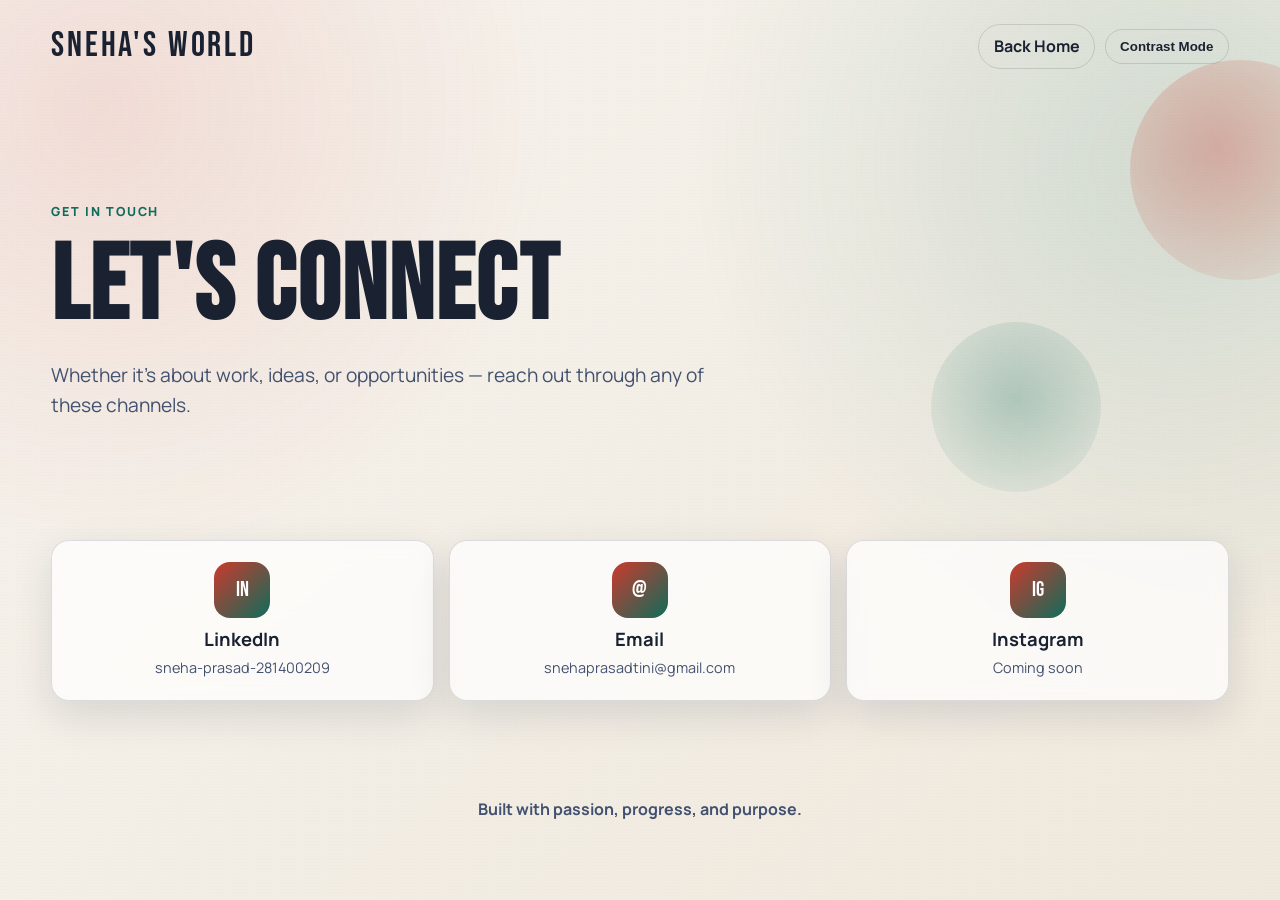
==== contact.html @ a1057c7d "Initial commit" ====
<!DOCTYPE html>
<html lang="en">
  <head>
    <meta charset="UTF-8" />
    <meta name="viewport" content="width=device-width, initial-scale=1.0" />
    <title>Contact Sneha</title>
    <meta
      name="description"
      content="Get in touch with Sneha via LinkedIn, email, or Instagram."
    />
    <link rel="preconnect" href="https://fonts.googleapis.com" />
    <link rel="preconnect" href="https://fonts.gstatic.com" crossorigin />
    <link
      href="https://fonts.googleapis.com/css2?family=Bebas+Neue&family=Manrope:wght@400;600;700;800&display=swap"
      rel="stylesheet"
    />
    <link rel="stylesheet" href="styles.css" />
  </head>
  <body>
    <div class="noise-overlay" aria-hidden="true"></div>
    <header class="hero">
      <nav class="top-nav">
        <p class="brand">Sneha's World</p>
        <div class="nav-actions">
          <a class="ghost-btn" href="index.html">Back Home</a>
          <button id="themeToggle" class="ghost-btn" aria-label="Toggle contrast mode">
            Contrast Mode
          </button>
        </div>
      </nav>

      <div class="hero-content">
        <p class="kicker">Get In Touch</p>
        <h1>Let's Connect</h1>
        <p class="hero-subtitle">
          Whether it's about work, ideas, or opportunities — reach out through any of these channels.
        </p>
      </div>
      <div class="hero-shape hero-shape-a" aria-hidden="true"></div>
      <div class="hero-shape hero-shape-b" aria-hidden="true"></div>
    </header>

    <main>
      <section class="contact-section">
        <div class="contact-grid">
          <a
            class="contact-card reveal"
            href="https://www.linkedin.com/in/sneha-prasad-281400209/"
            target="_blank"
            rel="noopener noreferrer"
          >
            <div class="contact-icon" aria-hidden="true">in</div>
            <h3>LinkedIn</h3>
            <p>sneha-prasad-281400209</p>
          </a>

          <a class="contact-card reveal" href="mailto:snehaprasadtini@gmail.com">
            <div class="contact-icon" aria-hidden="true">@</div>
            <h3>Email</h3>
            <p>snehaprasadtini@gmail.com</p>
          </a>

          <a class="contact-card disabled reveal" href="#" aria-disabled="true" tabindex="-1">
            <div class="contact-icon" aria-hidden="true">IG</div>
            <h3>Instagram</h3>
            <p>Coming soon</p>
          </a>
        </div>
      </section>
    </main>

    <footer class="site-footer">
      <p>Built with passion, progress, and purpose.</p>
    </footer>

    <script src="script.js"></script>
  </body>
</html>
---- styles.css ----
:root {
  --bg: #f7f4ef;
  --bg-alt: #efe8dc;
  --text: #1a2232;
  --muted: #42516f;
  --accent: #cb3a2d;
  --accent-2: #0f6c5b;
  --card: rgba(255, 255, 255, 0.72);
  --border: rgba(26, 34, 50, 0.14);
  --shadow: 0 14px 40px rgba(12, 23, 46, 0.12);
}

body.high-contrast {
  --bg: #111111;
  --bg-alt: #1f1f1f;
  --text: #f5f5f5;
  --muted: #d0d0d0;
  --accent: #ffd447;
  --accent-2: #46e7c4;
  --card: rgba(34, 34, 34, 0.82);
  --border: rgba(255, 255, 255, 0.18);
  --shadow: 0 14px 40px rgba(0, 0, 0, 0.4);
}

* {
  box-sizing: border-box;
}

html,
body {
  margin: 0;
  padding: 0;
}

body {
  font-family: "Manrope", "Segoe UI", sans-serif;
  background:
    radial-gradient(circle at 8% 12%, rgba(203, 58, 45, 0.12), transparent 32%),
    radial-gradient(circle at 92% 18%, rgba(15, 108, 91, 0.14), transparent 35%),
    linear-gradient(140deg, var(--bg), var(--bg-alt));
  color: var(--text);
  min-height: 100vh;
  line-height: 1.55;
  overflow-x: hidden;
}

.noise-overlay {
  position: fixed;
  inset: 0;
  pointer-events: none;
  opacity: 0.22;
  background-image: radial-gradient(rgba(0, 0, 0, 0.06) 1px, transparent 1px);
  background-size: 3px 3px;
  mix-blend-mode: multiply;
  z-index: -1;
}

.hero {
  position: relative;
  isolation: isolate;
  padding: 1.2rem clamp(1rem, 4vw, 4rem) 4rem;
}

.top-nav {
  display: flex;
  align-items: center;
  justify-content: space-between;
  gap: 1rem;
}

.brand {
  margin: 0;
  font-family: "Bebas Neue", Impact, sans-serif;
  letter-spacing: 0.08em;
  font-size: clamp(1.5rem, 2.8vw, 2.2rem);
}

.nav-actions {
  display: flex;
  align-items: center;
  gap: 0.6rem;
}

.ghost-btn {
  border: 1px solid var(--border);
  background: transparent;
  color: var(--text);
  padding: 0.55rem 0.9rem;
  border-radius: 999px;
  font-weight: 700;
  cursor: pointer;
  text-decoration: none;
  display: inline-flex;
  align-items: center;
}

.hero-content {
  width: min(760px, 100%);
  margin-top: clamp(2rem, 10vw, 8rem);
  animation: rise-in 700ms ease-out both;
}

.kicker {
  margin: 0;
  color: var(--accent-2);
  font-weight: 800;
  letter-spacing: 0.14em;
  text-transform: uppercase;
  font-size: 0.78rem;
}

h1,
h2,
h3 {
  line-height: 1.1;
  margin: 0;
}

h1 {
  margin-top: 0.55rem;
  font-family: "Bebas Neue", Impact, sans-serif;
  font-size: clamp(2.8rem, 9vw, 6.6rem);
  letter-spacing: 0.02em;
}

.hero-subtitle {
  margin: 0.95rem 0 1.45rem;
  max-width: 56ch;
  color: var(--muted);
  font-size: clamp(1rem, 2.5vw, 1.2rem);
}

.primary-btn {
  display: inline-flex;
  align-items: center;
  justify-content: center;
  text-decoration: none;
  color: #ffffff;
  background: linear-gradient(120deg, var(--accent), #dc6046);
  padding: 0.8rem 1.3rem;
  border-radius: 999px;
  font-weight: 700;
  box-shadow: var(--shadow);
  transition: transform 250ms ease;
}

.primary-btn:hover {
  transform: translateY(-2px);
}

.tag-row {
  display: flex;
  flex-wrap: wrap;
  align-items: center;
  gap: 0.7rem;
}

.tag-row-bottom {
  margin: 1rem 0 1.2rem;
}

.tag {
  display: inline-flex;
  padding: 0.45rem 0.95rem;
  border-radius: 10px;
  font-weight: 800;
  font-size: 0.82rem;
  color: #ffffff;
  box-shadow: var(--shadow);
}

.tilt-left {
  transform: rotate(-4deg);
}

.tilt-right {
  transform: rotate(4deg);
}

.tag-blue {
  background: linear-gradient(135deg, #2f5fd6, #1c3f9e);
}

.tag-red {
  background: linear-gradient(135deg, var(--accent), #8f241a);
}

.tag-yellow {
  background: linear-gradient(135deg, #f2b705, #c98f00);
  color: var(--text);
}

.greeting {
  margin: 0.8rem 0 0;
  font-family: "Caveat", "Manrope", cursive;
  font-size: clamp(1.6rem, 4vw, 2.4rem);
  font-weight: 700;
  color: var(--text);
}

.profile-name {
  margin-top: 0.1rem;
}

.live-on {
  display: inline-flex;
  align-items: center;
  gap: 0.6rem;
  font-weight: 800;
  font-size: 0.85rem;
  letter-spacing: 0.05em;
  color: var(--text);
}

.live-dot {
  width: 10px;
  height: 10px;
  border-radius: 50%;
  background: var(--accent-2);
  box-shadow: 0 0 0 4px rgba(15, 108, 91, 0.18);
}

.social-icon {
  display: inline-flex;
  color: var(--text);
}

.social-icon svg {
  width: 20px;
  height: 20px;
}

.hero-actions {
  display: flex;
  flex-wrap: wrap;
  gap: 0.9rem;
  margin-top: 0.4rem;
}

.btn-dark,
.btn-green {
  display: inline-flex;
  align-items: center;
  justify-content: center;
  text-decoration: none;
  text-transform: uppercase;
  font-weight: 800;
  letter-spacing: 0.04em;
  padding: 0.85rem 1.7rem;
  border-radius: 10px;
  border: 2px solid transparent;
  transition: transform 150ms ease, border-bottom-width 150ms ease;
}

.btn-dark {
  color: #ffffff;
  background: var(--text);
  border-color: var(--text);
  border-bottom: 5px solid rgba(0, 0, 0, 0.5);
}

.btn-green {
  color: #ffffff;
  background: var(--accent-2);
  border-color: var(--accent-2);
  border-bottom: 5px solid rgba(0, 0, 0, 0.35);
}

.btn-dark:hover,
.btn-green:hover {
  transform: translateY(2px);
  border-bottom-width: 3px;
}

.hero-shape {
  position: absolute;
  border-radius: 1000px;
  filter: blur(0.4px);
  z-index: -1;
}

.hero-shape-a {
  right: -70px;
  top: 60px;
  width: 220px;
  height: 220px;
  background: radial-gradient(circle at 40% 40%, rgba(203, 58, 45, 0.3), rgba(203, 58, 45, 0));
}

.hero-shape-b {
  right: 14%;
  bottom: 16px;
  width: 170px;
  height: 170px;
  background: radial-gradient(circle at 50% 45%, rgba(15, 108, 91, 0.25), rgba(15, 108, 91, 0));
}

main {
  padding: 0 clamp(1rem, 4vw, 4rem) 3rem;
}

.stats {
  display: grid;
  grid-template-columns: repeat(auto-fit, minmax(190px, 1fr));
  gap: 0.9rem;
  margin-top: 1rem;
}

.about-section {
  margin-top: 0.5rem;
}

.about-content {
  border: 1px solid var(--border);
  border-radius: 18px;
  background: var(--card);
  backdrop-filter: blur(8px);
  box-shadow: var(--shadow);
  padding: 1.3rem 1.4rem;
  display: grid;
  gap: 1rem;
}

.about-content p {
  margin: 0;
  color: var(--muted);
  max-width: 72ch;
}

.about-content strong {
  color: var(--text);
}

.stat-card,
.achievement-card,
.timeline-item {
  border: 1px solid var(--border);
  border-radius: 18px;
  background: var(--card);
  backdrop-filter: blur(8px);
  box-shadow: var(--shadow);
}

.stat-card {
  padding: 1rem;
}

.stat-card h2 {
  font-family: "Bebas Neue", Impact, sans-serif;
  font-size: 2.6rem;
  color: var(--accent);
}

.stat-card p {
  margin: 0;
  color: var(--muted);
  font-weight: 700;
}

.timeline-section,
.cards-section {
  margin-top: clamp(2rem, 6vw, 4rem);
}

.section-head {
  margin-bottom: 1rem;
}

.section-head h2 {
  font-size: clamp(1.5rem, 5vw, 2.5rem);
}

.timeline {
  display: grid;
  gap: 0.85rem;
}

.timeline-item {
  padding: 1rem;
}

.timeline-item .year {
  margin: 0;
  font-size: 0.85rem;
  color: var(--accent-2);
  font-weight: 800;
  letter-spacing: 0.08em;
}

.timeline-item h3 {
  margin-top: 0.4rem;
  font-size: 1.2rem;
}

.timeline-item p {
  margin: 0.5rem 0 0;
  color: var(--muted);
}

.achievement-grid {
  display: grid;
  gap: 0.95rem;
  grid-template-columns: repeat(auto-fit, minmax(220px, 1fr));
}

.achievement-card {
  padding: 1rem;
  transform: translateY(0);
  transition: transform 220ms ease;
}

.achievement-card:hover {
  transform: translateY(-4px);
}

.achievement-card h3 {
  font-size: 1.2rem;
}

.achievement-card p {
  margin: 0.55rem 0 0.85rem;
  color: var(--muted);
}

.achievement-card span {
  display: inline-flex;
  border-radius: 999px;
  padding: 0.2rem 0.6rem;
  background: rgba(15, 108, 91, 0.12);
  color: var(--accent-2);
  font-weight: 700;
  font-size: 0.8rem;
}

.experience-section {
  margin-top: clamp(2rem, 6vw, 4rem);
}

.experience-list {
  display: grid;
  gap: 0.95rem;
}

.experience-company {
  border: 1px solid var(--border);
  border-radius: 18px;
  background: var(--card);
  backdrop-filter: blur(8px);
  box-shadow: var(--shadow);
  padding: 1.1rem 1.2rem;
}

.company-header {
  display: flex;
  align-items: center;
  gap: 0.85rem;
}

.company-logo {
  flex-shrink: 0;
  width: 48px;
  height: 48px;
  border-radius: 14px;
  display: flex;
  align-items: center;
  justify-content: center;
  font-family: "Bebas Neue", Impact, sans-serif;
  font-size: 1.4rem;
  color: #ffffff;
  background: linear-gradient(135deg, var(--accent), var(--accent-2));
}

.company-header h3 {
  font-size: 1.15rem;
}

.company-meta {
  margin: 0.2rem 0 0;
  color: var(--muted);
  font-weight: 700;
  font-size: 0.85rem;
}

.role-list {
  margin-top: 0.9rem;
  display: grid;
  gap: 0.75rem;
}

.role-item {
  padding-left: 0.9rem;
  border-left: 2px solid var(--border);
}

.role-title {
  margin: 0;
  font-weight: 800;
  color: var(--text);
}

.role-duration {
  margin: 0.2rem 0 0;
  color: var(--accent-2);
  font-weight: 700;
  font-size: 0.82rem;
  letter-spacing: 0.02em;
}

.role-location {
  margin: 0.2rem 0 0;
  color: var(--muted);
  font-size: 0.85rem;
}

.contact-section {
  margin-top: clamp(1rem, 6vw, 2rem);
}

.contact-grid {
  display: grid;
  gap: 0.95rem;
  grid-template-columns: repeat(auto-fit, minmax(220px, 1fr));
}

.contact-card {
  border: 1px solid var(--border);
  border-radius: 18px;
  background: var(--card);
  backdrop-filter: blur(8px);
  box-shadow: var(--shadow);
  padding: 1.3rem;
  text-align: center;
  text-decoration: none;
  color: var(--text);
  transition: transform 220ms ease;
}

.contact-card:hover {
  transform: translateY(-4px);
}

.contact-card.disabled {
  opacity: 0.55;
  pointer-events: none;
}

.contact-icon {
  margin: 0 auto 0.7rem;
  width: 56px;
  height: 56px;
  border-radius: 16px;
  display: flex;
  align-items: center;
  justify-content: center;
  font-family: "Bebas Neue", Impact, sans-serif;
  font-size: 1.3rem;
  color: #ffffff;
  background: linear-gradient(135deg, var(--accent), var(--accent-2));
}

.contact-card h3 {
  font-size: 1.15rem;
}

.contact-card p {
  margin: 0.5rem 0 0;
  color: var(--muted);
  font-size: 0.9rem;
  word-break: break-word;
}

.site-footer {
  padding: 2rem 1rem 3rem;
  text-align: center;
  color: var(--muted);
  font-weight: 700;
}

.reveal {
  opacity: 0;
  transform: translateY(16px);
  transition: opacity 500ms ease, transform 500ms ease;
}

.reveal.visible {
  opacity: 1;
  transform: translateY(0);
}

@keyframes rise-in {
  from {
    opacity: 0;
    transform: translateY(20px);
  }

  to {
    opacity: 1;
    transform: translateY(0);
  }
}

@media (max-width: 720px) {
  .hero {
    padding-bottom: 2.5rem;
  }

  .hero-subtitle {
    max-width: 42ch;
  }

  .hero-shape-a,
  .hero-shape-b {
    opacity: 0.75;
  }

  .tag-row-bottom {
    flex-direction: column;
    align-items: flex-start;
  }
}
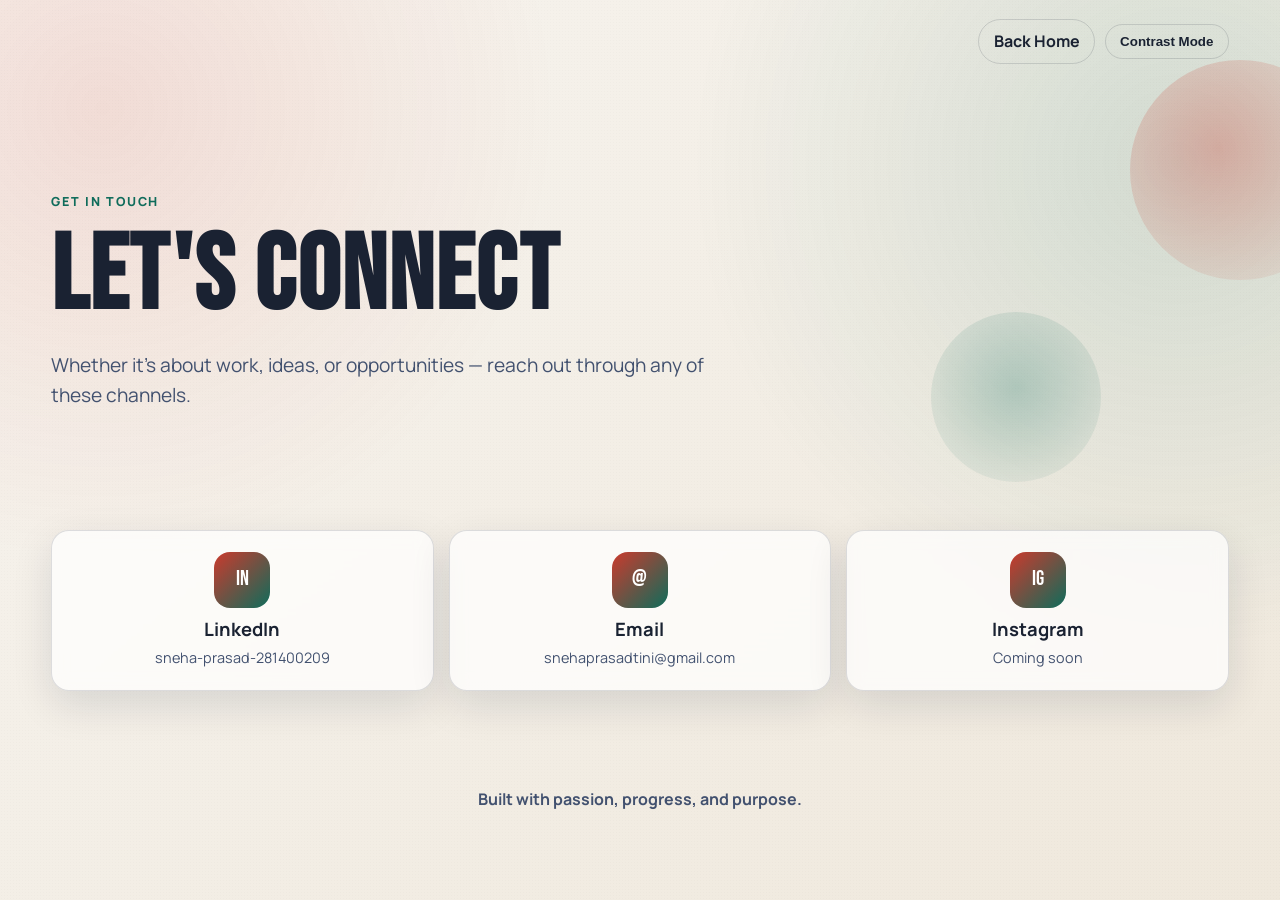
==== commit 8b23430f: "Add hero redesign and GitHub projects section" ====
--- a/contact.html
+++ b/contact.html
@@ -20,7 +20,6 @@
     <div class="noise-overlay" aria-hidden="true"></div>
     <header class="hero">
       <nav class="top-nav">
-        <p class="brand">Sneha's World</p>
         <div class="nav-actions">
           <a class="ghost-btn" href="index.html">Back Home</a>
           <button id="themeToggle" class="ghost-btn" aria-label="Toggle contrast mode">
--- a/styles.css
+++ b/styles.css
@@ -64,7 +64,7 @@
 .top-nav {
   display: flex;
   align-items: center;
-  justify-content: space-between;
+  justify-content: flex-end;
   gap: 1rem;
 }
 
@@ -432,6 +432,20 @@
   font-size: 0.8rem;
 }
 
+.project-link {
+  display: block;
+  width: fit-content;
+  margin-top: 0.7rem;
+  color: var(--accent-2);
+  font-weight: 800;
+  font-size: 0.85rem;
+  text-decoration: none;
+}
+
+.project-link:hover {
+  text-decoration: underline;
+}
+
 .experience-section {
   margin-top: clamp(2rem, 6vw, 4rem);
 }
